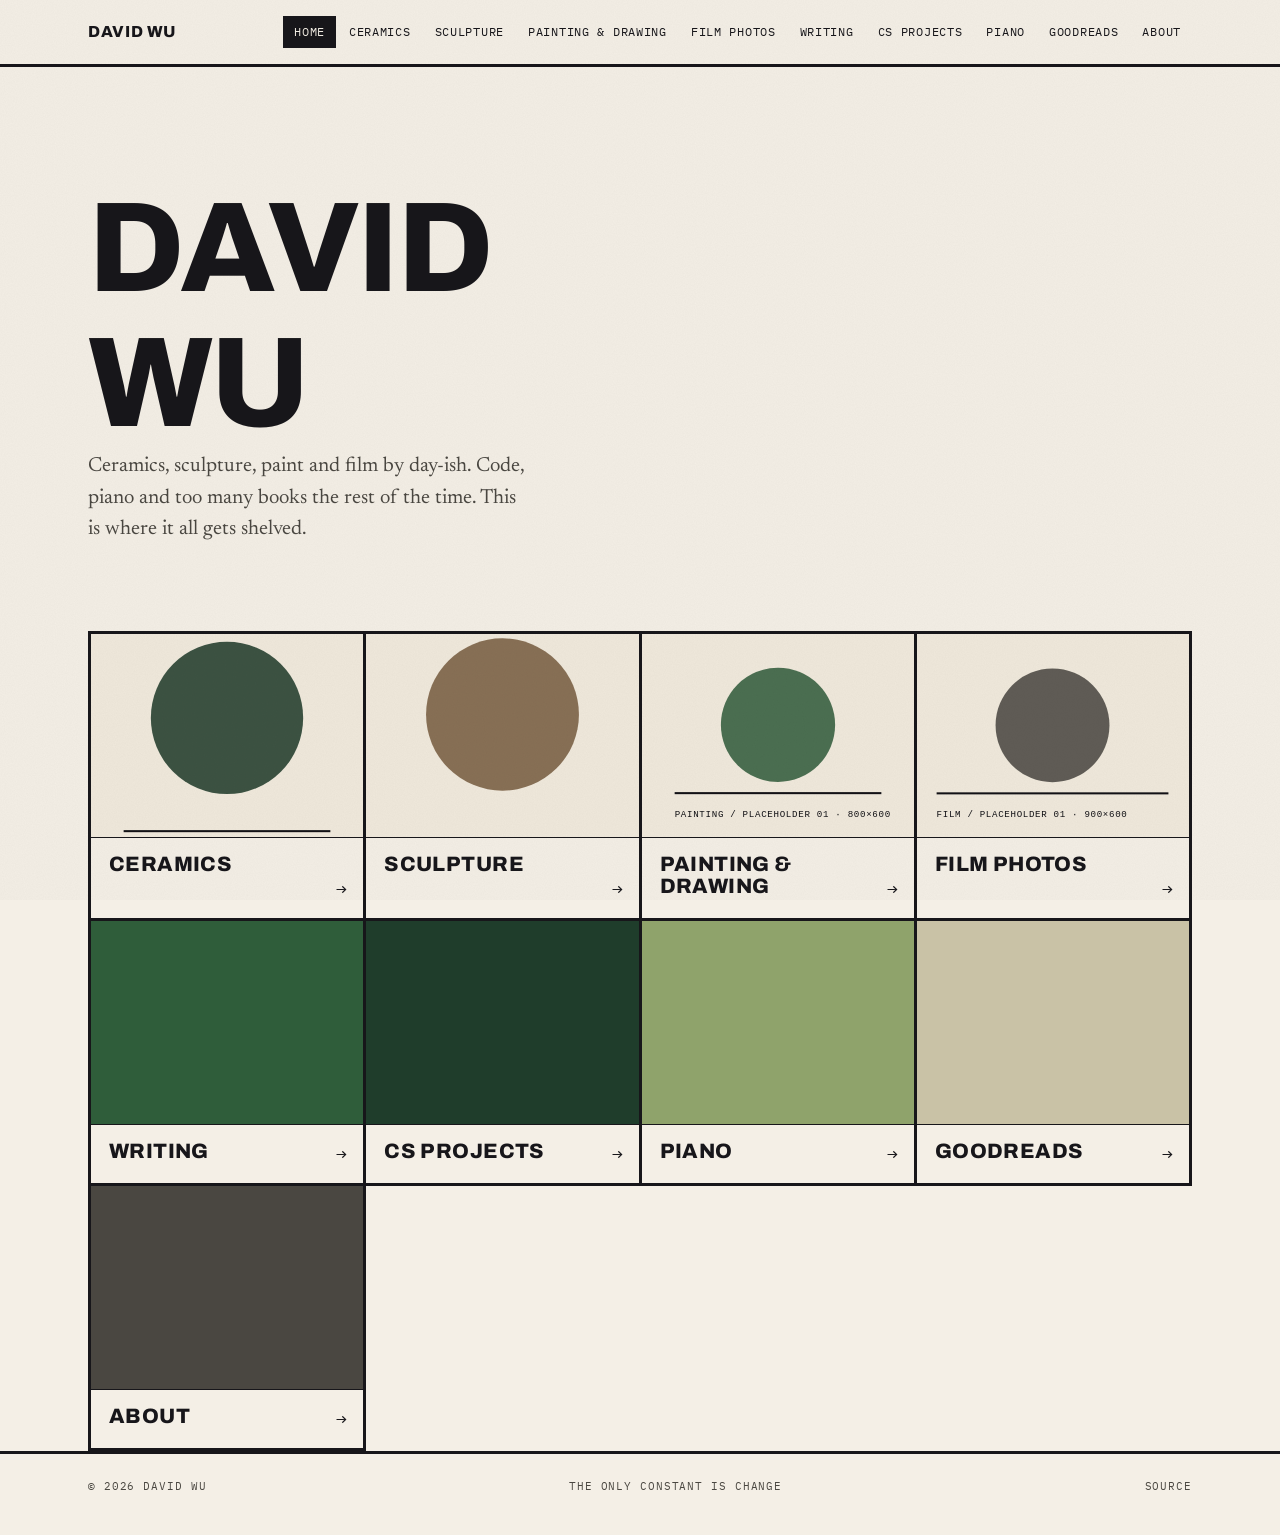
==== index.html @ a6cff778 "initial page" ====
<!doctype html>
<html lang="en">
<head>
<meta charset="utf-8">
<meta name="viewport" content="width=device-width, initial-scale=1">
<title>Home — David Wu</title>
<meta name="description" content="David Wu — ceramics, sculpture, painting, film photography, writing, code and piano.">
<link rel="preconnect" href="https://fonts.googleapis.com">
<link rel="preconnect" href="https://fonts.gstatic.com" crossorigin>
<link href="https://fonts.googleapis.com/css2?family=Archivo:wght@800;900&family=Newsreader:ital,wght@0,400;0,500;0,600;1,400&family=IBM+Plex+Mono:wght@400;500&display=swap" rel="stylesheet">
<link rel="stylesheet" href="css/style.css">
<link rel="icon" href="data:image/svg+xml,<svg xmlns='http://www.w3.org/2000/svg' viewBox='0 0 16 16'><rect width='16' height='16' fill='%23f4efe6'/><circle cx='8' cy='8' r='5' fill='%23b8452b'/></svg>">
<script>window.SITE = { name: "David Wu" };</script>
</head>
<body data-page="home">
<header class="site-header" id="site-header"></header>
<main>
<div class="wrap">
<section class="hero">
  <div>
    <h1>David<br>Wu</h1>
    <p class="lede">Ceramics, sculpture, paint and film by day-ish. Code, piano and too many books the rest of the time. This is where it all gets shelved.</p>
  </div>
</section>
<div class="tiles" id="tiles"></div>
</div>
</main>
<footer class="site-footer"><div class="wrap" id="site-footer"></div></footer>
<script src="js/main.js"></script>
</body>
</html>
---- css/style.css ----
/* ---------- tokens ---------- */
:root {
  --paper: #f4efe6;
  --paper-2: #ebe4d6;
  --ink: #17161a;
  --ink-2: #4a4741;
  --rule: #17161a;
  --accent: #2f5d3a;      /* forest green */
  --accent-2: #8fa36b;    /* sage */
  --accent-3: #1f3d2b;    /* deep green */
  --max: 1200px;
  --gutter: clamp(16px, 4vw, 48px);
  --serif: "Newsreader", "Iowan Old Style", Georgia, serif;
  --grotesk: "Archivo", "Helvetica Neue", Arial, sans-serif;
  --mono: "IBM Plex Mono", "Courier New", monospace;
}

*, *::before, *::after { box-sizing: border-box; }
html { scroll-behavior: smooth; }
body {
  margin: 0;
  background: var(--paper);
  color: var(--ink);
  font-family: var(--serif);
  font-size: 18px;
  line-height: 1.55;
  -webkit-font-smoothing: antialiased;
  position: relative;
}
/* film grain */
body::before {
  content: "";
  position: fixed; inset: 0; z-index: 1000; pointer-events: none;
  opacity: .35; mix-blend-mode: multiply;
  background-image: url("data:image/svg+xml;utf8,<svg xmlns='http://www.w3.org/2000/svg' width='160' height='160'><filter id='n'><feTurbulence type='fractalNoise' baseFrequency='.9' numOctaves='2' stitchTiles='stitch'/><feColorMatrix values='0 0 0 0 0  0 0 0 0 0  0 0 0 0 0  0 0 0 .08 0'/></filter><rect width='100%' height='100%' filter='url(%23n)'/></svg>");
}

a { color: inherit; text-decoration: none; }
a:hover { color: var(--accent); }
img { max-width: 100%; display: block; }
h1, h2, h3 { font-family: var(--grotesk); font-weight: 800; letter-spacing: -.02em; line-height: 1.05; margin: 0; text-transform: uppercase; }
h1 { font-size: clamp(2.4rem, 7vw, 5.5rem); }
h2 { font-size: clamp(1.4rem, 3vw, 2rem); }
h3 { font-size: 1.05rem; letter-spacing: .02em; }
p { margin: 0 0 1em; }
.mono { font-family: var(--mono); font-size: .8rem; letter-spacing: .04em; text-transform: uppercase; }
.wrap { max-width: var(--max); margin: 0 auto; padding: 0 var(--gutter); }
.rule { border: 0; border-top: 3px solid var(--rule); margin: 0; }
.rule--thin { border-top-width: 1px; }
.accent { color: var(--accent); }

/* ---------- header / nav ---------- */
.site-header { border-bottom: 3px solid var(--rule); background: var(--paper); position: sticky; top: 0; z-index: 50; }
.site-header .wrap { display: flex; align-items: center; justify-content: space-between; gap: 24px; min-height: 64px; }
.brand { font-family: var(--grotesk); font-weight: 800; text-transform: uppercase; letter-spacing: .04em; font-size: 1rem; display: flex; align-items: center; gap: 12px; }
.brand .dot { width: 12px; height: 12px; background: var(--accent); border-radius: 50%; display: inline-block; }
.nav { display: flex; gap: 2px; flex-wrap: wrap; justify-content: flex-end; }
.nav a { font-family: var(--mono); font-size: .74rem; letter-spacing: .06em; text-transform: uppercase; padding: 6px 10px; border: 1px solid transparent; }
.nav a:hover { border-color: var(--ink); color: var(--ink); }
.nav a[aria-current="page"] { background: var(--ink); color: var(--paper); border-color: var(--ink); }
.nav-toggle { display: none; font-family: var(--mono); font-size: .74rem; text-transform: uppercase; letter-spacing: .06em; background: none; border: 1px solid var(--ink); padding: 6px 10px; cursor: pointer; color: var(--ink); }
@media (max-width: 820px) {
  .nav-toggle { display: inline-block; }
  .nav { display: none; position: absolute; left: 0; right: 0; top: 100%; background: var(--paper); border-bottom: 3px solid var(--rule); padding: 8px var(--gutter) 16px; flex-direction: column; align-items: stretch; }
  .nav.open { display: flex; }
  .nav a { border-bottom: 1px solid var(--paper-2); padding: 10px 4px; }
}

/* ---------- page head ---------- */
.page-head { padding: clamp(32px, 6vw, 72px) 0 24px; }
.page-head .num { font-family: var(--mono); font-size: .8rem; letter-spacing: .1em; color: var(--accent); }
.page-head .intro { grid-column: 1 / -1; max-width: 62ch; font-size: 1.1rem; color: var(--ink-2); margin-top: 8px; }
.page-head .meta { font-family: var(--mono); font-size: .72rem; text-transform: uppercase; letter-spacing: .08em; color: var(--ink-2); text-align: right; }

/* ---------- home ---------- */
.hero { padding: clamp(48px, 9vw, 120px) 0 clamp(32px, 5vw, 64px); }
.hero h1 { font-size: clamp(3rem, 10vw, 8rem); }
.hero h1 em { font-style: normal; color: var(--accent); }
.hero .lede { font-size: clamp(1.1rem, 1.6vw, 1.35rem); max-width: 40ch; color: var(--ink-2); }
.hero .stamp { justify-self: end; font-family: var(--mono); font-size: .72rem; text-transform: uppercase; letter-spacing: .1em; border: 2px solid var(--ink); padding: 12px 14px; transform: rotate(-3deg); color: var(--ink); }
@media (max-width: 720px) { .hero { grid-template-columns: 1fr; } .hero .stamp { justify-self: start; } }

.tiles { display: grid; grid-template-columns: repeat(auto-fill, minmax(260px, 1fr)); border-top: 3px solid var(--rule); border-left: 3px solid var(--rule); }
.tile { border-right: 3px solid var(--rule); border-bottom: 3px solid var(--rule); display: flex; flex-direction: column; position: relative; background: var(--paper); transition: background .2s; }
.tile:hover { background: var(--paper-2); }
.tile .tile-img { aspect-ratio: 4 / 3; overflow: hidden; background: var(--paper-2); border-bottom: 1px solid var(--rule); }
.tile .tile-img img { width: 100%; height: 100%; object-fit: cover; filter: saturate(.9) contrast(1.05); transition: transform .4s ease; }
.tile:hover .tile-img img { transform: scale(1.03); }
.tile .tile-body { padding: 16px 18px 20px; display: flex; flex-direction: column; gap: 6px; flex: 1; }
.tile .tile-num { font-family: var(--mono); font-size: .7rem; letter-spacing: .1em; color: var(--accent); }
.tile h3 { font-size: 1.3rem; }
.tile .tile-desc { color: var(--ink-2); font-size: .95rem; margin: 0; }
.tile .arrow { position: absolute; right: 16px; bottom: 14px; font-family: var(--mono); }

/* ---------- masonry gallery ---------- */
.masonry { column-count: 3; column-gap: 20px; padding: 24px 0 64px; }
@media (max-width: 900px) { .masonry { column-count: 2; } }
@media (max-width: 560px) { .masonry { column-count: 1; } }
.piece { break-inside: avoid; margin: 0 0 20px; cursor: zoom-in; border: 1px solid var(--ink); background: var(--paper-2); }
.piece img { width: 100%; height: auto; filter: contrast(1.03); }
.piece figcaption { display: flex; justify-content: space-between; gap: 12px; padding: 8px 10px; font-family: var(--mono); font-size: .7rem; letter-spacing: .04em; text-transform: uppercase; border-top: 1px solid var(--ink); }
.piece figcaption .year { color: var(--accent); }
.piece:hover { transform: translate(-2px, -2px); box-shadow: 4px 4px 0 var(--ink); transition: transform .12s, box-shadow .12s; }

/* ---------- lightbox ---------- */
.lightbox { position: fixed; inset: 0; z-index: 2000; background: rgba(23, 22, 26, .94); display: none; align-items: center; justify-content: center; padding: 24px; }
.lightbox.open { display: flex; }
.lightbox img { max-width: min(92vw, 1400px); max-height: 78vh; object-fit: contain; box-shadow: 0 0 0 1px var(--paper); }
.lightbox .lb-cap { position: absolute; left: 24px; right: 24px; bottom: 20px; display: flex; justify-content: space-between; gap: 24px; color: var(--paper); font-family: var(--mono); font-size: .74rem; text-transform: uppercase; letter-spacing: .06em; }
.lightbox .lb-cap .desc { font-family: var(--serif); text-transform: none; letter-spacing: 0; font-size: .95rem; color: var(--paper-2); }
.lightbox button { position: absolute; background: none; border: 1px solid var(--paper); color: var(--paper); font-family: var(--mono); font-size: .8rem; padding: 8px 12px; cursor: pointer; text-transform: uppercase; }
.lightbox button:hover { background: var(--paper); color: var(--ink); }
.lb-close { top: 20px; right: 24px; }
.lb-prev { left: 24px; top: 50%; transform: translateY(-50%); }
.lb-next { right: 24px; top: 50%; transform: translateY(-50%); }
@media (max-width: 600px) { .lb-prev, .lb-next { top: auto; bottom: 64px; transform: none; } }

/* ---------- lists (writing, cs, piano, books) ---------- */
.list { padding: 8px 0 64px; }
.row { display: grid; grid-template-columns: 90px 1fr auto; gap: 16px 24px; padding: 20px 0; border-bottom: 1px solid var(--ink); align-items: baseline; }
.row:first-child { border-top: 0; }
.row .date { font-family: var(--mono); font-size: .72rem; letter-spacing: .06em; color: var(--accent); text-transform: uppercase; }
.row h3 { font-family: var(--serif); text-transform: none; letter-spacing: 0; font-weight: 500; font-size: 1.35rem; }
.row .sub { color: var(--ink-2); margin: 4px 0 0; font-size: .98rem; }
.row .tags { display: flex; gap: 6px; flex-wrap: wrap; justify-content: flex-end; }
.tag { font-family: var(--mono); font-size: .66rem; letter-spacing: .06em; text-transform: uppercase; border: 1px solid var(--ink); padding: 2px 7px; }
.row a.title:hover { color: var(--accent); }
@media (max-width: 640px) { .row { grid-template-columns: 1fr; } .row .tags { justify-content: flex-start; } }

/* ---------- article (writing) ---------- */
.article { max-width: 68ch; padding: 24px 0 96px; }
.article .back { font-family: var(--mono); font-size: .72rem; text-transform: uppercase; letter-spacing: .08em; }
.article h1 { font-family: var(--serif); text-transform: none; letter-spacing: -.01em; font-weight: 500; font-size: clamp(2rem, 4vw, 3rem); margin: 24px 0 8px; }
.article .date { font-family: var(--mono); font-size: .72rem; color: var(--accent); text-transform: uppercase; letter-spacing: .08em; margin-bottom: 32px; }
.article .body { font-size: 1.15rem; line-height: 1.7; }
.article .body h2, .article .body h3 { font-family: var(--serif); text-transform: none; letter-spacing: 0; font-weight: 600; margin: 2em 0 .6em; }
.article .body blockquote { border-left: 3px solid var(--accent); margin: 1.5em 0; padding: 0 0 0 1em; color: var(--ink-2); font-style: italic; }
.article .body img { margin: 1.5em 0; border: 1px solid var(--ink); }
.article .body code { font-family: var(--mono); font-size: .9em; background: var(--paper-2); padding: 1px 4px; }
.article .body pre { background: var(--ink); color: var(--paper); padding: 16px; overflow-x: auto; font-size: .85rem; }
.article .body pre code { background: none; padding: 0; color: inherit; }
.article .body hr { border: 0; border-top: 1px solid var(--ink); margin: 2em 0; }

/* ---------- cards (cs projects) ---------- */
.cards { display: grid; grid-template-columns: repeat(auto-fill, minmax(280px, 1fr)); gap: 0; border-top: 3px solid var(--ink); border-left: 3px solid var(--ink); margin: 24px 0 64px; }
.card { border-right: 3px solid var(--ink); border-bottom: 3px solid var(--ink); padding: 20px; display: flex; flex-direction: column; gap: 10px; }
.card .card-num { font-family: var(--mono); font-size: .7rem; color: var(--accent); letter-spacing: .1em; }
.card h3 { font-size: 1.15rem; }
.card p { color: var(--ink-2); font-size: .98rem; margin: 0; flex: 1; }
.card .links { display: flex; gap: 14px; font-family: var(--mono); font-size: .72rem; text-transform: uppercase; letter-spacing: .06em; }
.card .links a { border-bottom: 1px solid var(--ink); }
.card .links a:hover { border-color: var(--accent); }

/* ---------- piano ---------- */
.recordings { padding: 24px 0 64px; display: grid; gap: 32px; }
.rec { border: 1px solid var(--ink); padding: 18px; display: grid; grid-template-columns: 1fr; gap: 12px; background: var(--paper-2); }
.rec .rec-head { display: flex; justify-content: space-between; gap: 12px; align-items: baseline; flex-wrap: wrap; }
.rec .rec-head h3 { font-family: var(--serif); text-transform: none; letter-spacing: 0; font-weight: 500; font-size: 1.3rem; }
.rec .composer { font-family: var(--mono); font-size: .72rem; text-transform: uppercase; letter-spacing: .06em; color: var(--accent); }
.rec .frame { aspect-ratio: 16 / 9; width: 100%; border: 0; background: var(--ink); }
.rec audio { width: 100%; }
.rec .note { color: var(--ink-2); font-size: .95rem; margin: 0; }

/* ---------- books ---------- */
.shelf { display: grid; grid-template-columns: repeat(auto-fill, minmax(140px, 1fr)); gap: 24px 20px; padding: 24px 0 64px; }
.book { display: flex; flex-direction: column; gap: 8px; }
.book .cover { aspect-ratio: 2 / 3; background: var(--paper-2); border: 1px solid var(--ink); overflow: hidden; box-shadow: 4px 4px 0 var(--ink); }
.book .cover img { width: 100%; height: 100%; object-fit: cover; }
.book .cover .fallback { height: 100%; display: flex; align-items: flex-end; padding: 10px; font-family: var(--grotesk); font-weight: 800; text-transform: uppercase; font-size: .8rem; line-height: 1.1; }
.book .b-title { font-size: .95rem; line-height: 1.25; }
.book .b-author { font-family: var(--mono); font-size: .66rem; text-transform: uppercase; letter-spacing: .06em; color: var(--ink-2); }
.book .b-rating { color: var(--accent-2); font-size: .8rem; letter-spacing: .1em; }
.shelf-tabs { display: flex; gap: 2px; margin-top: 16px; }
.shelf-tabs button { font-family: var(--mono); font-size: .72rem; text-transform: uppercase; letter-spacing: .06em; background: none; border: 1px solid var(--ink); padding: 6px 12px; cursor: pointer; color: var(--ink); }
.shelf-tabs button[aria-selected="true"] { background: var(--ink); color: var(--paper); }
.gr-widget { margin: 8px 0 32px; }
.gr-widget:empty { display: none; }

/* ---------- about ---------- */
.about { display: grid; grid-template-columns: minmax(0, 2fr) minmax(0, 3fr); gap: 48px; padding: 24px 0 96px; align-items: start; }
.about .portrait { border: 1px solid var(--ink); box-shadow: 6px 6px 0 var(--accent); aspect-ratio: 4 / 5; overflow: hidden; background: var(--paper-2); }
.about .portrait img { width: 100%; height: 100%; object-fit: cover; filter: grayscale(.2) contrast(1.05); }
.about .bio { font-size: 1.15rem; line-height: 1.7; }
.about .bio p:first-child::first-letter { font-family: var(--grotesk); font-weight: 800; font-size: 3.2em; float: left; line-height: .8; margin: .05em .12em 0 0; color: var(--accent); }
.about .contacts { margin-top: 32px; border-top: 3px solid var(--ink); }
.about .contacts a { display: flex; justify-content: space-between; padding: 10px 0; border-bottom: 1px solid var(--ink); font-family: var(--mono); font-size: .76rem; text-transform: uppercase; letter-spacing: .06em; }
@media (max-width: 760px) { .about { grid-template-columns: 1fr; } }

/* ---------- footer ---------- */
.site-footer { border-top: 3px solid var(--rule); padding: 24px 0 40px; }
.site-footer .wrap { font-family: var(--mono); font-size: .7rem; text-transform: uppercase; letter-spacing: .08em; color: var(--ink-2); display: flex; justify-content: space-between; gap: 16px; flex-wrap: wrap; }

.empty { font-family: var(--mono); font-size: .8rem; text-transform: uppercase; letter-spacing: .06em; color: var(--ink-2); padding: 48px 0; border-top: 1px solid var(--ink); border-bottom: 1px solid var(--ink); margin: 24px 0 64px; }
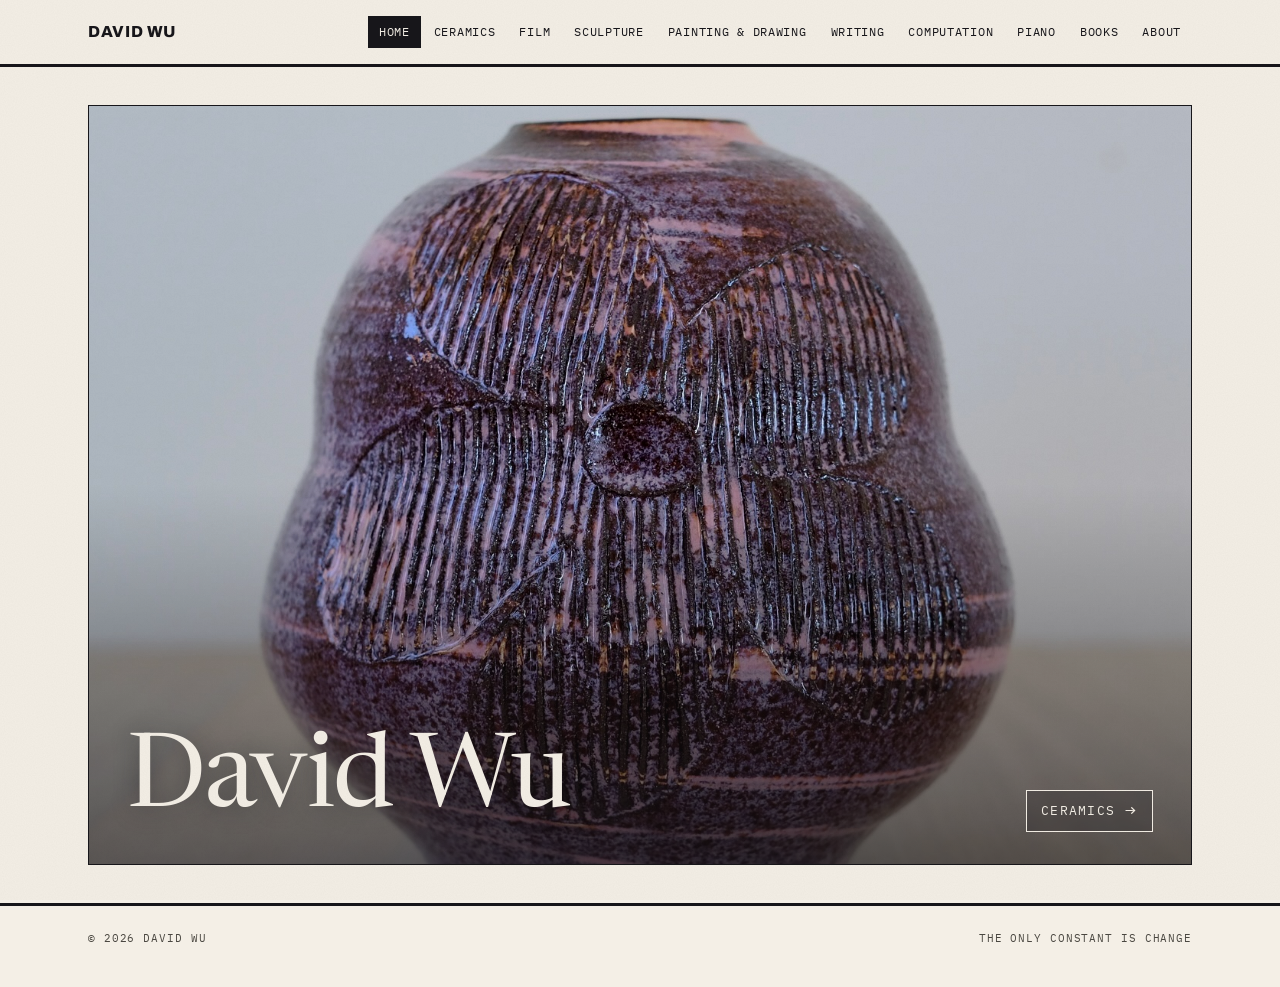
==== commit 7ea4fdaa: "everything except CS" ====
--- a/index.html
+++ b/index.html
@@ -9,20 +9,17 @@
 <link rel="preconnect" href="https://fonts.gstatic.com" crossorigin>
 <link href="https://fonts.googleapis.com/css2?family=Archivo:wght@800;900&family=Newsreader:ital,wght@0,400;0,500;0,600;1,400&family=IBM+Plex+Mono:wght@400;500&display=swap" rel="stylesheet">
 <link rel="stylesheet" href="css/style.css">
-<link rel="icon" href="data:image/svg+xml,<svg xmlns='http://www.w3.org/2000/svg' viewBox='0 0 16 16'><rect width='16' height='16' fill='%23f4efe6'/><circle cx='8' cy='8' r='5' fill='%23b8452b'/></svg>">
 <script>window.SITE = { name: "David Wu" };</script>
 </head>
 <body data-page="home">
 <header class="site-header" id="site-header"></header>
 <main>
-<div class="wrap">
-<section class="hero">
-  <div>
-    <h1>David<br>Wu</h1>
-    <p class="lede">Ceramics, sculpture, paint and film by day-ish. Code, piano and too many books the rest of the time. This is where it all gets shelved.</p>
-  </div>
+<div class="wrap wrap--hero">
+<section class="hero-img" id="hero">
+  <img id="hero-image" alt="">
+  <h1>David Wu</h1>
+  <a class="hero-next" href="ceramics.html" aria-label="Go to ceramics">Ceramics <span class="arr">→</span></a>
 </section>
-<div class="tiles" id="tiles"></div>
 </div>
 </main>
 <footer class="site-footer"><div class="wrap" id="site-footer"></div></footer>
--- a/css/style.css
+++ b/css/style.css
@@ -39,7 +39,7 @@
 a:hover { color: var(--accent); }
 img { max-width: 100%; display: block; }
 h1, h2, h3 { font-family: var(--grotesk); font-weight: 800; letter-spacing: -.02em; line-height: 1.05; margin: 0; text-transform: uppercase; }
-h1 { font-size: clamp(2.4rem, 7vw, 5.5rem); }
+h1 { font-family: var(--serif); font-weight: 400; text-transform: none; letter-spacing: -.015em; font-size: clamp(2.4rem, 6vw, 4.6rem); line-height: 1; }
 h2 { font-size: clamp(1.4rem, 3vw, 2rem); }
 h3 { font-size: 1.05rem; letter-spacing: .02em; }
 p { margin: 0 0 1em; }
@@ -73,34 +73,43 @@
 .page-head .meta { font-family: var(--mono); font-size: .72rem; text-transform: uppercase; letter-spacing: .08em; color: var(--ink-2); text-align: right; }
 
 /* ---------- home ---------- */
-.hero { padding: clamp(48px, 9vw, 120px) 0 clamp(32px, 5vw, 64px); }
-.hero h1 { font-size: clamp(3rem, 10vw, 8rem); }
-.hero h1 em { font-style: normal; color: var(--accent); }
-.hero .lede { font-size: clamp(1.1rem, 1.6vw, 1.35rem); max-width: 40ch; color: var(--ink-2); }
-.hero .stamp { justify-self: end; font-family: var(--mono); font-size: .72rem; text-transform: uppercase; letter-spacing: .1em; border: 2px solid var(--ink); padding: 12px 14px; transform: rotate(-3deg); color: var(--ink); }
-@media (max-width: 720px) { .hero { grid-template-columns: 1fr; } .hero .stamp { justify-self: start; } }
-
-.tiles { display: grid; grid-template-columns: repeat(auto-fill, minmax(260px, 1fr)); border-top: 3px solid var(--rule); border-left: 3px solid var(--rule); }
-.tile { border-right: 3px solid var(--rule); border-bottom: 3px solid var(--rule); display: flex; flex-direction: column; position: relative; background: var(--paper); transition: background .2s; }
-.tile:hover { background: var(--paper-2); }
-.tile .tile-img { aspect-ratio: 4 / 3; overflow: hidden; background: var(--paper-2); border-bottom: 1px solid var(--rule); }
-.tile .tile-img img { width: 100%; height: 100%; object-fit: cover; filter: saturate(.9) contrast(1.05); transition: transform .4s ease; }
-.tile:hover .tile-img img { transform: scale(1.03); }
-.tile .tile-body { padding: 16px 18px 20px; display: flex; flex-direction: column; gap: 6px; flex: 1; }
-.tile .tile-num { font-family: var(--mono); font-size: .7rem; letter-spacing: .1em; color: var(--accent); }
-.tile h3 { font-size: 1.3rem; }
-.tile .tile-desc { color: var(--ink-2); font-size: .95rem; margin: 0; }
-.tile .arrow { position: absolute; right: 16px; bottom: 14px; font-family: var(--mono); }
+.wrap--hero { padding-top: clamp(16px, 3vw, 40px); padding-bottom: clamp(16px, 3vw, 40px); }
+.hero-img { position: relative; border: 1px solid var(--ink); background: var(--paper-2); overflow: hidden; height: calc(100vh - 64px - 2 * clamp(16px, 3vw, 40px)); min-height: 420px; }
+.hero-img::after { content: ""; position: absolute; inset: auto 0 0 0; height: 50%; background: linear-gradient(to top, rgba(23, 22, 26, .55), rgba(23, 22, 26, 0)); pointer-events: none; }
+.hero-img h1 { z-index: 1; }
+.hero-next { position: absolute; z-index: 1; right: clamp(16px, 3vw, 40px); bottom: clamp(16px, 2.5vw, 36px); display: inline-flex; align-items: center; gap: 10px; font-family: var(--mono); font-size: .8rem; letter-spacing: .1em; text-transform: uppercase; color: var(--paper); border: 1px solid var(--paper); padding: 10px 14px; background: rgba(23, 22, 26, .25); backdrop-filter: blur(2px); transition: background .15s, color .15s; }
+.hero-next .arr { font-size: 1.1rem; line-height: 1; transition: transform .15s; }
+.hero-next:hover { background: var(--paper); color: var(--ink); }
+.hero-next:hover .arr { transform: translateX(4px); }
+@media (max-width: 600px) { .hero-next { right: auto; left: clamp(16px, 3vw, 40px); bottom: auto; top: 16px; } }
+.hero-img img { width: 100%; height: 100%; object-fit: cover; display: block; filter: saturate(.95) contrast(1.04); }
+.hero-img h1 { position: absolute; left: clamp(16px, 3vw, 40px); bottom: clamp(12px, 2.5vw, 32px); margin: 0; font-size: clamp(3rem, 8vw, 7rem); color: var(--paper); text-shadow: 0 2px 24px rgba(23, 22, 26, .45); line-height: .95; }
 
 /* ---------- masonry gallery ---------- */
 .masonry { column-count: 3; column-gap: 20px; padding: 24px 0 64px; }
 @media (max-width: 900px) { .masonry { column-count: 2; } }
 @media (max-width: 560px) { .masonry { column-count: 1; } }
+/* grid variant: landscape images span two columns */
+.masonry--grid { column-count: auto; display: grid; grid-template-columns: repeat(3, 1fr); grid-auto-rows: 8px; grid-auto-flow: dense; gap: 20px; }
+.masonry--grid .piece { margin: 0; grid-row-end: span 30; }
+.masonry--grid .piece--wide { grid-column: span 2; }
+.masonry--grid .piece { display: flex; }
+.masonry--grid .piece img { width: 100%; height: 100%; object-fit: cover; }
+@media (max-width: 900px) { .masonry--grid { grid-template-columns: repeat(2, 1fr); } }
+@media (max-width: 560px) { .masonry--grid { grid-template-columns: 1fr; } .masonry--grid .piece--wide { grid-column: span 1; } }
 .piece { break-inside: avoid; margin: 0 0 20px; cursor: zoom-in; border: 1px solid var(--ink); background: var(--paper-2); }
 .piece img { width: 100%; height: auto; filter: contrast(1.03); }
 .piece figcaption { display: flex; justify-content: space-between; gap: 12px; padding: 8px 10px; font-family: var(--mono); font-size: .7rem; letter-spacing: .04em; text-transform: uppercase; border-top: 1px solid var(--ink); }
 .piece figcaption .year { color: var(--accent); }
 .piece:hover { transform: translate(-2px, -2px); box-shadow: 4px 4px 0 var(--ink); transition: transform .12s, box-shadow .12s; }
+
+/* ---------- grouped galleries ---------- */
+.groups { padding: 8px 0 32px; }
+.group { padding-top: 32px; }
+.group:first-child { padding-top: 16px; }
+.group:first-child > hr:first-child { display: none; }
+.group h2 { font-family: var(--serif); font-weight: 400; text-transform: none; letter-spacing: -.01em; font-size: clamp(1.4rem, 2.4vw, 1.9rem); margin-bottom: 10px; }
+.group .masonry { padding: 20px 0 8px; }
 
 /* ---------- lightbox ---------- */
 .lightbox { position: fixed; inset: 0; z-index: 2000; background: rgba(23, 22, 26, .94); display: none; align-items: center; justify-content: center; padding: 24px; }
@@ -130,7 +139,7 @@
 /* ---------- article (writing) ---------- */
 .article { max-width: 68ch; padding: 24px 0 96px; }
 .article .back { font-family: var(--mono); font-size: .72rem; text-transform: uppercase; letter-spacing: .08em; }
-.article h1 { font-family: var(--serif); text-transform: none; letter-spacing: -.01em; font-weight: 500; font-size: clamp(2rem, 4vw, 3rem); margin: 24px 0 8px; }
+.article h1 { font-size: clamp(2rem, 4vw, 3rem); margin: 24px 0 8px; }
 .article .date { font-family: var(--mono); font-size: .72rem; color: var(--accent); text-transform: uppercase; letter-spacing: .08em; margin-bottom: 32px; }
 .article .body { font-size: 1.15rem; line-height: 1.7; }
 .article .body h2, .article .body h3 { font-family: var(--serif); text-transform: none; letter-spacing: 0; font-weight: 600; margin: 2em 0 .6em; }
@@ -141,6 +150,17 @@
 .article .body pre code { background: none; padding: 0; color: inherit; }
 .article .body hr { border: 0; border-top: 1px solid var(--ink); margin: 2em 0; }
 
+/* ---------- password gate (writing) ---------- */
+.gate { max-width: 420px; padding: 32px 0 96px; }
+.gate label { display: block; margin-bottom: 8px; color: var(--ink-2); }
+.gate-row { display: flex; }
+.gate input { flex: 1; min-width: 0; font-family: var(--mono); font-size: 1rem; padding: 10px 12px; border: 1px solid var(--ink); border-right: 0; background: var(--paper-2); color: var(--ink); outline: none; }
+.gate input:focus { background: var(--paper); }
+.gate button { font-family: var(--mono); font-size: .8rem; letter-spacing: .06em; text-transform: uppercase; padding: 10px 14px; border: 1px solid var(--ink); background: var(--ink); color: var(--paper); cursor: pointer; }
+.gate button:hover { background: var(--accent); border-color: var(--accent); }
+.gate-msg { margin: 10px 0 0; color: var(--accent); min-height: 1.2em; }
+.gate-result { padding: 32px 0 96px; font-size: clamp(1.3rem, 2.4vw, 1.8rem); max-width: 40ch; }
+
 /* ---------- cards (cs projects) ---------- */
 .cards { display: grid; grid-template-columns: repeat(auto-fill, minmax(280px, 1fr)); gap: 0; border-top: 3px solid var(--ink); border-left: 3px solid var(--ink); margin: 24px 0 64px; }
 .card { border-right: 3px solid var(--ink); border-bottom: 3px solid var(--ink); padding: 20px; display: flex; flex-direction: column; gap: 10px; }
@@ -170,9 +190,6 @@
 .book .b-title { font-size: .95rem; line-height: 1.25; }
 .book .b-author { font-family: var(--mono); font-size: .66rem; text-transform: uppercase; letter-spacing: .06em; color: var(--ink-2); }
 .book .b-rating { color: var(--accent-2); font-size: .8rem; letter-spacing: .1em; }
-.shelf-tabs { display: flex; gap: 2px; margin-top: 16px; }
-.shelf-tabs button { font-family: var(--mono); font-size: .72rem; text-transform: uppercase; letter-spacing: .06em; background: none; border: 1px solid var(--ink); padding: 6px 12px; cursor: pointer; color: var(--ink); }
-.shelf-tabs button[aria-selected="true"] { background: var(--ink); color: var(--paper); }
 .gr-widget { margin: 8px 0 32px; }
 .gr-widget:empty { display: none; }
 
